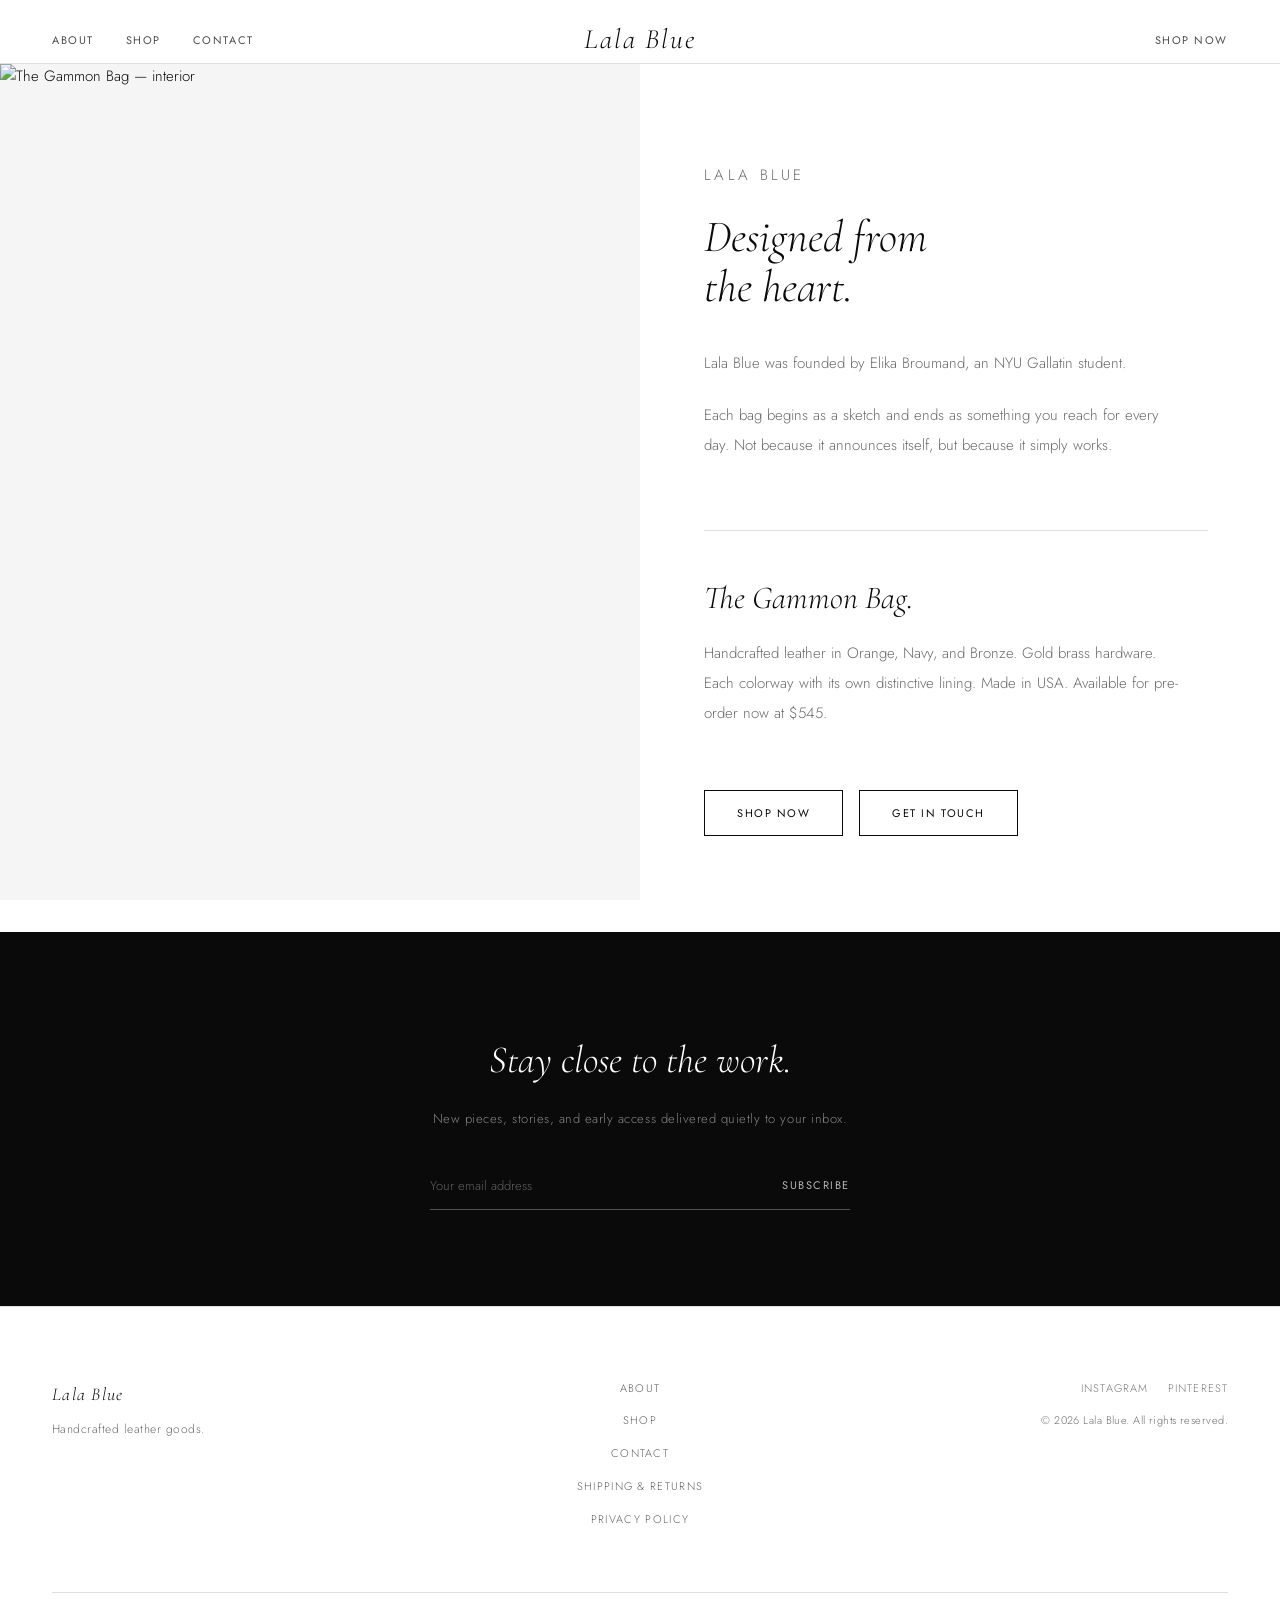
==== about.html @ c4236260 "modified both pages" ====
<!DOCTYPE html>
<html lang="en">
<head>
    <meta charset="UTF-8">
    <meta name="viewport" content="width=device-width, initial-scale=1.0">
    <title>About — Lala Blue</title>
    <meta name="description" content="About Lala Blue — handcrafted leather goods founded by Elika Broumand.">
    <link rel="stylesheet" href="css/base.css">
    <link rel="stylesheet" href="css/layout.css">
    <style>
        .logo-video-wrap { position:relative; width:80px; height:80px; display:flex; align-items:center; justify-content:center; }
        .logo-spin-video { position:absolute; inset:0; width:100%; height:100%; object-fit:contain; opacity:0; transition:opacity 0.4s ease; }
        .logo-wordmark { font-family:var(--serif); font-size:28px; font-weight:300; font-style:italic; letter-spacing:0.07em; color:var(--text); transition:opacity 0.4s ease; white-space:nowrap; position:absolute; }
        .logo:hover .logo-spin-video { opacity:1; }
        .logo:hover .logo-wordmark { opacity:0; }
        
        .about-layout {
            margin-top: var(--header-h);
            display: grid;
            grid-template-columns: 1fr 1fr;
            min-height: calc(100vh - var(--header-h));
        }
 
        .about-image-col {
            position: sticky;
            top: var(--header-h);
            height: calc(100vh - var(--header-h));
            overflow: hidden;
            background: var(--bg-alt);
        }
        .about-image-col img {
            width: 100%; height: 100%;
            object-fit: cover;
            object-position: center;
        }
 
        .about-text-col {
            padding: 96px 72px 96px 64px;
            display: flex;
            flex-direction: column;
            justify-content: center;
            overflow-y: auto;
        }
 
        .about-eyebrow {
            font-size: 10px; letter-spacing: 0.22em; text-transform: uppercase;
            color: var(--muted); margin-bottom: 24px;
        }
        .about-text-col h1 {
            font-family: var(--serif);
            font-size: clamp(32px, 3.5vw, 52px);
            font-weight: 300; font-style: italic;
            line-height: 1.12; margin-bottom: 36px;
        }
        .about-text-col p {
            font-size: 15px; color: var(--muted);
            line-height: 2; margin-bottom: 22px; max-width: 480px;
        }
        .about-divider {
            border: none; border-top: 1px solid var(--border);
            margin: 48px 0;
        }
        .about-text-col h2 {
            font-family: var(--serif);
            font-size: clamp(22px, 2.5vw, 36px);
            font-weight: 300; font-style: italic;
            line-height: 1.2; margin-bottom: 20px;
        }
        .about-cta { display:flex; gap:16px; margin-top:40px; flex-wrap:wrap; }
 
        @media (max-width: 900px) {
            .about-layout { grid-template-columns: 1fr; }
            .about-image-col { position:static; height:60vw; min-height:300px; }
            .about-text-col { padding: 56px 24px; }
            .logo-video-wrap { width:56px; height:56px; }
            .logo-wordmark { font-size:22px; }
        }
    </style>
</head>
<body>
 
<header class="site-header" id="site-header">
    <div class="header-inner">
        <nav class="nav-left">
            <ul>
                <li><a href="about.html">About</a></li>
                <li><a href="shop.html">Shop</a></li>
                <li><a href="contact.html">Contact</a></li>
            </ul>
        </nav>
        <div class="logo">
            <a href="index.html">
                <div class="logo-video-wrap">
                    <span class="logo-wordmark">Lala Blue</span>
                    <video class="logo-spin-video" muted loop playsinline poster="assets/images/logo-poster.png" preload="none">
                        <source src="assets/videos/logo-spin.webm" type="video/webm">
                        <source src="assets/videos/logo-spin.mp4" type="video/mp4">
                    </video>
                </div>
            </a>
        </div>
        <nav class="nav-right"><ul><li><a href="shop.html">Shop Now</a></li></ul></nav>
        <button class="hamburger" id="hamburger"><span></span><span></span><span></span></button>
    </div>
</header>
<nav class="mobile-nav" id="mobile-nav">
    <a href="about.html">About</a>
    <a href="shop.html">Shop</a>
    <a href="contact.html">Contact</a>
</nav>
 
<div class="about-layout">
    <div class="about-image-col fade-in">
        <img src="assets/images/orange/interior-open.jpg" alt="The Gammon Bag — interior">
    </div>
 
    <div class="about-text-col">
        <p class="about-eyebrow fade-up">Lala Blue</p>
        <h1 class="fade-up d1">Designed from<br>the heart.</h1>
 
        <p class="fade-up d2">Lala Blue was founded by Elika Broumand, an NYU Gallatin student. </p>
        <p class="fade-up d2">Each bag begins as a sketch and ends as something you reach for every day. Not because it announces itself, but because it simply works.</p>
 
        <hr class="about-divider fade-up d3">
 
        <h2 class="fade-up d3">The Gammon Bag.</h2>
        <p class="fade-up d3">Handcrafted leather in Orange, Navy, and Bronze. Gold brass hardware. Each colorway with its own distinctive lining. Made in USA. Available for pre-order now at $545.</p>
 
        <div class="about-cta fade-up d4">
            <a href="shop.html" class="btn btn-dark">Shop Now</a>
            <a href="contact.html" class="btn btn-dark">Get in Touch</a>
        </div>
    </div>
 
</div>
 
<section class="newsletter">
    <div class="newsletter-inner fade-up">
        <h3>Stay close to the work.</h3>
        <p>New pieces, stories, and early access delivered quietly to your inbox.</p>
        <form action="https://formspree.io/f/mreoqvzo" method="POST" target="_blank" style="display:contents">
            <div class="newsletter-form">
                <input type="email" name="email" placeholder="Your email address" required>
                <button type="submit">Subscribe</button>
            </div>
        </form>
    </div>
</section>
 
<footer class="site-footer">
    <div class="footer-inner">
        <div class="footer-brand">
            <span class="logo-text">Lala Blue</span>
            <p class="footer-tagline">Handcrafted leather goods.</p>
        </div>
        <nav class="footer-nav">
            <a href="about.html">About</a>
            <a href="shop.html">Shop</a>
            <a href="contact.html">Contact</a>
            <a href="shipping-returns.html">Shipping &amp; Returns</a>
            <a href="shipping-returns.html#privacy">Privacy Policy</a>
        </nav>
        <div class="footer-right">
            <div class="footer-social">
                <a href="https://www.instagram.com/lalablueofficial/" target="_blank" rel="noopener">Instagram</a>
                <a href="https://www.pinterest.com/lalablueofficial/" target="_blank" rel="noopener">Pinterest</a>
            </div>
            <p class="footer-copy">© 2026 Lala Blue. All rights reserved.</p>
        </div>
        <hr class="footer-divider">
    </div>
</footer>
 
<script src="js/main.js"></script>
</body>
</html>
---- css/base.css ----
@import url('https://fonts.googleapis.com/css2?family=Cormorant+Garamond:ital,wght@0,300;0,400;1,300;1,400&family=Jost:wght@300;400;500&display=swap');
 
:root {
    --bg:          #ffffff;
    --bg-alt:      #f5f5f5;
    --bg-dark:     #0a0a0a;
    --text:        #0a0a0a;
    --text-inv:    #ffffff;
    --muted:       #6b6b6b;
    --border:      #e0e0e0;
    --border-dark: #222222;
    --accent:      #0a0a0a;
    --saffron:     #0a0a0a;
 
    --max-width: 1360px;
    --header-h:  64px;
 
    --sans:  'Jost', sans-serif;
    --serif: 'Cormorant Garamond', serif;
 
    --nav-size:   11px;
    --body-size:  15px;
    --title-size: clamp(40px, 5.5vw, 74px);
 
    --spacing-xl: 140px;
    --spacing-lg: 96px;
    --spacing-md: 56px;
    --spacing-sm: 32px;
 
    --ease: cubic-bezier(0.25, 0.46, 0.45, 0.94);
}
 
*, *::before, *::after { margin: 0; padding: 0; box-sizing: border-box; }
html { font-size: 16px; -webkit-font-smoothing: antialiased; scroll-behavior: smooth; }
 
body {
    font-family: var(--sans);
    font-weight: 300;
    background: var(--bg);
    color: var(--text);
    font-size: var(--body-size);
    line-height: 1.7;
}
 
img { width: 100%; height: 100%; display: block; object-fit: cover; }
a { text-decoration: none; color: inherit; }
ul { list-style: none; }
button, input, textarea, select { font-family: inherit; font-size: inherit; }
 
@keyframes fadeUp {
    from { opacity: 0; transform: translateY(22px); }
    to   { opacity: 1; transform: translateY(0); }
}
@keyframes fadeIn {
    from { opacity: 0; }
    to   { opacity: 1; }
}
 
.fade-up { animation: fadeUp 0.9s var(--ease) both; }
.fade-in { animation: fadeIn 1.2s var(--ease) both; }
.d1 { animation-delay: 0.08s; }
.d2 { animation-delay: 0.22s; }
.d3 { animation-delay: 0.38s; }
.d4 { animation-delay: 0.56s; }
.d5 { animation-delay: 0.72s; }
---- css/layout.css ----
.site-header {
    position: fixed; top: 0; left: 0; right: 0; z-index: 200;
    height: var(--header-h); padding: 0 52px;
    background: var(--bg); border-bottom: 1px solid var(--border);
    transition: box-shadow 0.4s var(--ease);
}
.site-header.scrolled { box-shadow: 0 1px 20px rgba(0,0,0,0.06); }
 
.header-inner {
    max-width: var(--max-width); height: 100%; margin: 0 auto;
    display: grid; grid-template-columns: 1fr auto 1fr; align-items: center;
}
 
.nav-left ul, .nav-right ul { display: flex; align-items: center; gap: 32px; }
.nav-right ul { justify-content: flex-end; }
 
.nav-left a, .nav-right a {
    font-size: var(--nav-size); font-weight: 400; letter-spacing: 0.14em;
    text-transform: uppercase; color: var(--text); opacity: 0.72; transition: opacity 0.2s;
}
.nav-left a:hover, .nav-right a:hover { opacity: 0.32; }
 
.logo { text-align: center; }
.logo-text {
    font-family: var(--serif); font-size: 22px; font-weight: 300;
    font-style: italic; letter-spacing: 0.07em; color: var(--text);
}
 
.hamburger {
    display: none; flex-direction: column; gap: 5px;
    background: none; border: none; cursor: pointer; padding: 6px;
}
.hamburger span { display: block; width: 22px; height: 1px; background: var(--text); transition: all 0.3s; }
.hamburger.open span:nth-child(1) { transform: translateY(6px) rotate(45deg); }
.hamburger.open span:nth-child(2) { opacity: 0; }
.hamburger.open span:nth-child(3) { transform: translateY(-6px) rotate(-45deg); }
 
.mobile-nav {
    display: none; position: fixed; inset: var(--header-h) 0 0 0;
    background: var(--bg); z-index: 190; flex-direction: column;
    align-items: center; justify-content: center; gap: 36px;
    border-top: 1px solid var(--border);
}
.mobile-nav.open { display: flex; }
.mobile-nav a { font-family: var(--serif); font-size: 32px; font-style: italic; font-weight: 300; letter-spacing: 0.04em; }
 
 
/* HERO */
.hero {
    position: relative; width: 100%; height: 100vh; min-height: 600px;
    margin-top: var(--header-h); overflow: hidden; background: var(--bg-alt);
}
.hero-image { position: absolute; inset: 0; }
.hero-image img { width: 100%; height: 100%; object-fit: cover; object-position: center top; }
 
.hero-content { position: absolute; bottom: 80px; left: 64px; color: var(--text); max-width: 520px; }
.hero-label {
    display: inline-block; font-size: 10px; letter-spacing: 0.22em; text-transform: uppercase;
    background: var(--text); color: var(--text-inv); padding: 4px 12px; margin-bottom: 20px;
}
.hero-content h1 {
    font-family: var(--serif); font-size: var(--title-size); font-weight: 300; font-style: italic;
    line-height: 1.08; margin-bottom: 28px; letter-spacing: 0.01em; color: var(--text);
}
.hero-content p {
    font-size: 13px; letter-spacing: 0.05em; opacity: 0.65;
    margin-bottom: 36px; color: var(--text); max-width: 340px;
}
.btn {
    display: inline-block; padding: 13px 32px; border: 1px solid var(--text);
    font-size: 11px; font-weight: 400; text-transform: uppercase; letter-spacing: 0.14em;
    color: var(--text); transition: background 0.28s var(--ease), color 0.28s var(--ease);
}
.btn:hover { background: var(--text); color: var(--text-inv); }
.btn-dark { border-color: var(--text); color: var(--text); background: transparent; }
.btn-dark:hover { background: var(--text); color: var(--text-inv); }
 
.hero-scroll {
    position: absolute; bottom: 36px; right: 52px;
    display: flex; align-items: center; gap: 12px;
    font-size: 10px; letter-spacing: 0.18em; text-transform: uppercase;
    color: var(--text); opacity: 0.4;
}
.hero-scroll::before { content: ''; display: block; width: 40px; height: 1px; background: currentColor; }
 
 
/* PRODUCT SPOTLIGHT */
.product-spotlight { padding: var(--spacing-xl) 52px; }
.spotlight-inner {
    max-width: var(--max-width); margin: 0 auto;
    display: grid; grid-template-columns: 1fr 1fr; gap: 80px; align-items: start;
}
 
.spotlight-gallery { display: grid; grid-template-columns: 1fr 1fr; gap: 12px; }
.gallery-main { grid-column: 1 / -1; aspect-ratio: 4/3; overflow: hidden; background: var(--bg-alt); }
.gallery-thumb {
    aspect-ratio: 1/1; overflow: hidden; background: var(--bg-alt);
    cursor: pointer; position: relative;
}
.gallery-thumb::after { content: ''; position: absolute; inset: 0; background: rgba(0,0,0,0); transition: background 0.3s; }
.gallery-thumb:hover::after { background: rgba(0,0,0,0.05); }
.gallery-thumb img, .gallery-main img { transition: transform 0.6s var(--ease); }
.gallery-thumb:hover img { transform: scale(1.04); }
 
.spotlight-info { position: sticky; top: calc(var(--header-h) + 48px); padding-top: 16px; }
.product-eyebrow { font-size: 10px; letter-spacing: 0.22em; text-transform: uppercase; color: var(--muted); margin-bottom: 16px; font-weight: 400; }
.product-title { font-family: var(--serif); font-size: clamp(32px, 3.5vw, 52px); font-weight: 300; font-style: italic; line-height: 1.1; margin-bottom: 12px; }
.product-price-display { font-size: 18px; font-weight: 300; letter-spacing: 0.04em; color: var(--text); margin-bottom: 32px; }
.product-desc { font-size: 14px; color: var(--muted); line-height: 1.85; margin-bottom: 40px; max-width: 420px; }
 
.details-section { margin-bottom: 40px; }
.detail-row { display: flex; justify-content: space-between; align-items: center; padding: 14px 0; border-top: 1px solid var(--border); cursor: pointer; }
.detail-row:last-child { border-bottom: 1px solid var(--border); }
.detail-label { font-size: 11px; letter-spacing: 0.12em; text-transform: uppercase; font-weight: 400; }
.detail-toggle { font-size: 18px; color: var(--muted); user-select: none; }
.detail-body { max-height: 0; overflow: hidden; transition: max-height 0.4s var(--ease), padding 0.3s; }
.detail-body.open { max-height: 600px; padding-bottom: 16px; }
.detail-body p, .detail-body li { font-size: 13px; color: var(--muted); line-height: 1.9; }
.detail-body ul { padding-left: 16px; list-style: disc; }
 
.add-to-cart {
    width: 100%; padding: 16px; background: var(--text); color: var(--text-inv);
    border: none; font-size: 11px; font-weight: 400; letter-spacing: 0.2em;
    text-transform: uppercase; cursor: pointer; transition: background 0.28s var(--ease); margin-bottom: 14px;
}
.add-to-cart:hover { background: #444; }
 
.inquiry-link {
    display: block; text-align: center; font-size: 11px; letter-spacing: 0.12em;
    text-transform: uppercase; color: var(--muted); text-decoration: underline;
    text-underline-offset: 3px; transition: color 0.2s; margin-top: 20px;
}
.inquiry-link:hover { color: var(--text); }
 
 
/* DETAIL STRIP */
.detail-strip { background: var(--bg-dark); padding: var(--spacing-md) 52px; overflow: hidden; }
.strip-inner { max-width: var(--max-width); margin: 0 auto; display: grid; grid-template-columns: repeat(3, 1fr); gap: 2px; }
.strip-item { aspect-ratio: 4/5; overflow: hidden; background: #111; position: relative; }
.strip-item img { transition: transform 0.7s var(--ease); }
.strip-item:hover img { transform: scale(1.05); }
.strip-caption { position: absolute; bottom: 24px; left: 24px; color: var(--text-inv); font-size: 11px; letter-spacing: 0.16em; text-transform: uppercase; opacity: 0.7; }
 
 
/* BRAND STORY */
.brand-story {
    padding: var(--spacing-xl) 52px; display: grid; grid-template-columns: 1fr 1fr;
    gap: 100px; align-items: center; max-width: var(--max-width); margin: 0 auto;
}
.story-eyebrow { font-size: 10px; letter-spacing: 0.22em; text-transform: uppercase; color: var(--muted); margin-bottom: 20px; }
.story-headline { font-family: var(--serif); font-size: clamp(28px, 3vw, 44px); font-weight: 300; font-style: italic; line-height: 1.2; margin-bottom: 24px; }
.story-body { font-size: 14px; color: var(--muted); line-height: 1.95; margin-bottom: 36px; }
.story-image { aspect-ratio: 3/4; overflow: hidden; background: var(--bg-alt); }
 
 
/* NEWSLETTER */
.newsletter { background: var(--bg-dark); padding: var(--spacing-lg) 52px; text-align: center; }
.newsletter-inner { max-width: 560px; margin: 0 auto; }
.newsletter h3 { font-family: var(--serif); font-size: clamp(26px, 3vw, 40px); font-weight: 300; font-style: italic; color: var(--text-inv); margin-bottom: 14px; }
.newsletter p { font-size: 13px; color: rgba(255,255,255,0.5); letter-spacing: 0.04em; margin-bottom: 40px; }
.newsletter-form { display: flex; border-bottom: 1px solid rgba(255,255,255,0.3); padding-bottom: 8px; max-width: 420px; margin: 0 auto; }
.newsletter-form input { flex: 1; border: none; outline: none; background: transparent; font-size: 13px; font-weight: 300; padding: 6px 0; color: var(--text-inv); }
.newsletter-form input::placeholder { color: rgba(255,255,255,0.35); }
.newsletter-form button { border: none; background: none; color: var(--text-inv); font-size: 11px; letter-spacing: 0.14em; text-transform: uppercase; cursor: pointer; padding-left: 20px; opacity: 0.7; transition: opacity 0.2s; white-space: nowrap; }
.newsletter-form button:hover { opacity: 1; }
 
 
/* FOOTER */
.site-footer { padding: 72px 52px 48px; border-top: 1px solid var(--border); }
.footer-inner { max-width: var(--max-width); margin: 0 auto; display: grid; grid-template-columns: 1fr 1fr 1fr; align-items: start; gap: 48px; }
.footer-brand { min-width: 0; }
.footer-brand .logo-text { font-size: 18px; }
.footer-tagline { font-size: 12px; color: var(--muted); margin-top: 10px; letter-spacing: 0.04em; }
.footer-nav { display: flex; flex-direction: column; align-items: center; gap: 14px; }
.footer-nav a { font-size: 11px; text-transform: uppercase; letter-spacing: 0.12em; opacity: 0.65; transition: opacity 0.2s; white-space: nowrap; }
.footer-nav a:hover { opacity: 1; }
.footer-right { display: flex; flex-direction: column; align-items: flex-end; gap: 14px; }
.footer-social { display: flex; gap: 20px; }
.footer-social a { font-size: 11px; letter-spacing: 0.1em; text-transform: uppercase; opacity: 0.55; transition: opacity 0.2s; }
.footer-social a:hover { opacity: 1; }
.footer-copy { font-size: 11px; color: var(--muted); letter-spacing: 0.04em; }
.footer-divider { grid-column: 1 / -1; border: none; border-top: 1px solid var(--border); margin-top: 16px; }
 
 
/* RESPONSIVE */
@media (max-width: 1100px) {
    .spotlight-inner { grid-template-columns: 1fr; gap: 48px; }
    .spotlight-info { position: static; }
    .brand-story { grid-template-columns: 1fr; gap: 48px; }
    .footer-inner { grid-template-columns: 1fr 1fr; grid-template-rows: auto auto; gap: 32px; }
    .footer-brand { grid-column: 1; grid-row: 1; }
    .footer-right  { grid-column: 2; grid-row: 1; align-items: flex-end; }
    .footer-nav    { grid-column: 1 / -1; grid-row: 2; flex-direction: row; flex-wrap: wrap; align-items: flex-start; gap: 14px 28px; }
    .footer-divider { grid-column: 1 / -1; grid-row: 3; }
}
 
@media (max-width: 768px) {
    .site-header { padding: 0 24px; }
    .nav-left { display: none; }
    .hamburger { display: flex; }
    .header-inner { grid-template-columns: auto 1fr auto; }
    .logo { justify-self: center; }
    .nav-right ul { gap: 18px; }
    .hero-content { left: 28px; bottom: 60px; }
    .hero-scroll { display: none; }
    .product-spotlight, .brand-story, .newsletter, .site-footer { padding-left: 24px; padding-right: 24px; }
    .strip-inner { grid-template-columns: 1fr; }
    .strip-item { aspect-ratio: 16/9; }
    .footer-inner { grid-template-columns: 1fr; text-align: center; }
    .footer-right { align-items: center; }
    .footer-nav { flex-direction: row; flex-wrap: wrap; justify-content: center; }
}
 
@media (max-width: 500px) {
    .spotlight-gallery { grid-template-columns: 1fr; }
    .gallery-main { aspect-ratio: 1/1; }
}
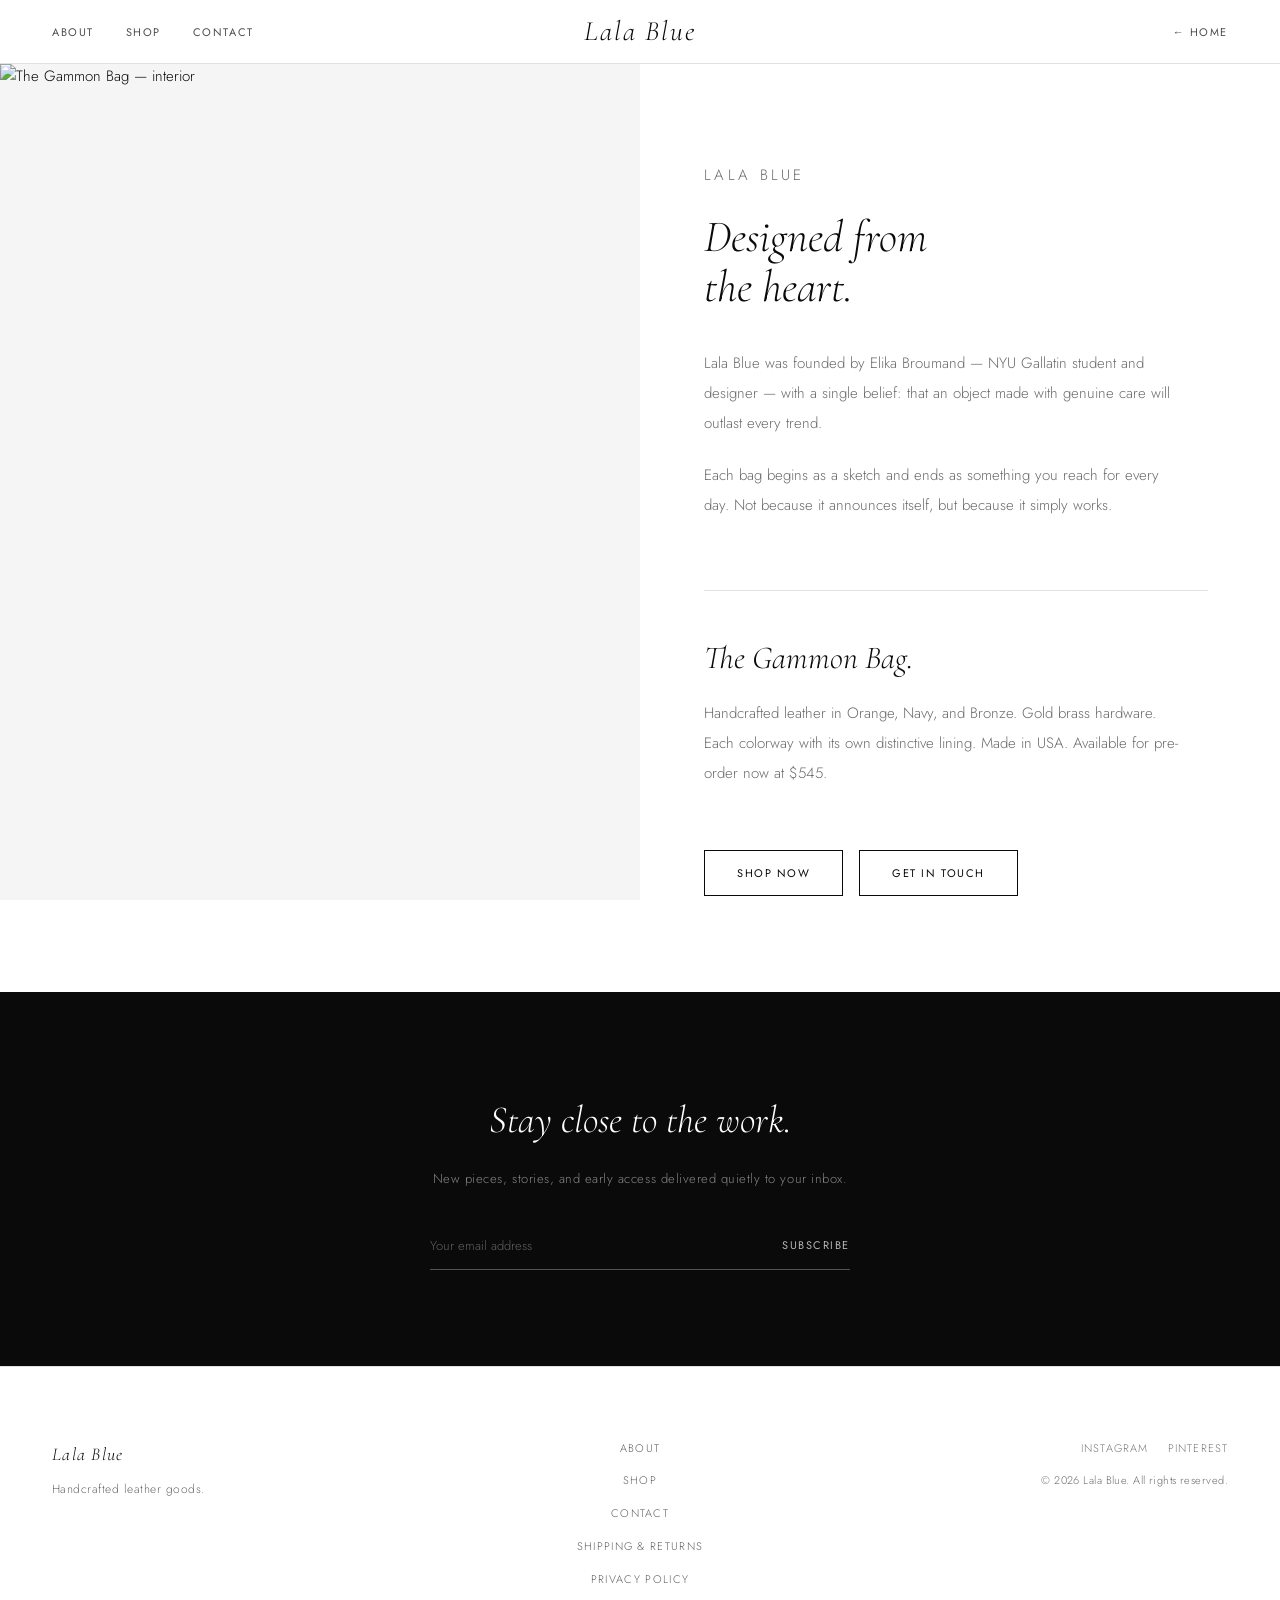
==== commit 715857b9: "last set of changes" ====
--- a/about.html
+++ b/about.html
@@ -8,80 +8,35 @@
     <link rel="stylesheet" href="css/base.css">
     <link rel="stylesheet" href="css/layout.css">
     <style>
-        .logo-video-wrap { position:relative; width:80px; height:80px; display:flex; align-items:center; justify-content:center; }
-        .logo-spin-video { position:absolute; inset:0; width:100%; height:100%; object-fit:contain; opacity:0; transition:opacity 0.4s ease; }
+        .logo-video-wrap { position:relative; width:140px; height:40px; display:flex; align-items:center; justify-content:center; }
+        .logo-spin-video { position:absolute; inset:0; width:100%; height:100%; object-fit:contain; opacity:0; transition:opacity 0.4s ease; width:40px; height:40px; margin:auto; }
         .logo-wordmark { font-family:var(--serif); font-size:28px; font-weight:300; font-style:italic; letter-spacing:0.07em; color:var(--text); transition:opacity 0.4s ease; white-space:nowrap; position:absolute; }
         .logo:hover .logo-spin-video { opacity:1; }
         .logo:hover .logo-wordmark { opacity:0; }
-        
-        .about-layout {
-            margin-top: var(--header-h);
-            display: grid;
-            grid-template-columns: 1fr 1fr;
-            min-height: calc(100vh - var(--header-h));
-        }
- 
-        .about-image-col {
-            position: sticky;
-            top: var(--header-h);
-            height: calc(100vh - var(--header-h));
-            overflow: hidden;
-            background: var(--bg-alt);
-        }
-        .about-image-col img {
-            width: 100%; height: 100%;
-            object-fit: cover;
-            object-position: center;
-        }
- 
-        .about-text-col {
-            padding: 96px 72px 96px 64px;
-            display: flex;
-            flex-direction: column;
-            justify-content: center;
-            overflow-y: auto;
-        }
- 
-        .about-eyebrow {
-            font-size: 10px; letter-spacing: 0.22em; text-transform: uppercase;
-            color: var(--muted); margin-bottom: 24px;
-        }
-        .about-text-col h1 {
-            font-family: var(--serif);
-            font-size: clamp(32px, 3.5vw, 52px);
-            font-weight: 300; font-style: italic;
-            line-height: 1.12; margin-bottom: 36px;
-        }
-        .about-text-col p {
-            font-size: 15px; color: var(--muted);
-            line-height: 2; margin-bottom: 22px; max-width: 480px;
-        }
-        .about-divider {
-            border: none; border-top: 1px solid var(--border);
-            margin: 48px 0;
-        }
-        .about-text-col h2 {
-            font-family: var(--serif);
-            font-size: clamp(22px, 2.5vw, 36px);
-            font-weight: 300; font-style: italic;
-            line-height: 1.2; margin-bottom: 20px;
-        }
+        @media (max-width:900px) { .logo-video-wrap { width:120px; height:36px; } .logo-wordmark { font-size:22px; } }
+
+        .about-layout { margin-top:var(--header-h); display:grid; grid-template-columns:1fr 1fr; min-height:calc(100vh - var(--header-h)); }
+        .about-image-col { position:sticky; top:var(--header-h); height:calc(100vh - var(--header-h)); overflow:hidden; background:var(--bg-alt); }
+        .about-image-col img { width:100%; height:100%; object-fit:cover; object-position:center; }
+        .about-text-col { padding:96px 72px 96px 64px; display:flex; flex-direction:column; justify-content:center; overflow-y:auto; }
+        .about-eyebrow { font-size:10px; letter-spacing:0.22em; text-transform:uppercase; color:var(--muted); margin-bottom:24px; }
+        .about-text-col h1 { font-family:var(--serif); font-size:clamp(32px,3.5vw,52px); font-weight:300; font-style:italic; line-height:1.12; margin-bottom:36px; }
+        .about-text-col p { font-size:15px; color:var(--muted); line-height:2; margin-bottom:22px; max-width:480px; }
+        .about-divider { border:none; border-top:1px solid var(--border); margin:48px 0; }
+        .about-text-col h2 { font-family:var(--serif); font-size:clamp(22px,2.5vw,36px); font-weight:300; font-style:italic; line-height:1.2; margin-bottom:20px; }
         .about-cta { display:flex; gap:16px; margin-top:40px; flex-wrap:wrap; }
- 
-        @media (max-width: 900px) {
-            .about-layout { grid-template-columns: 1fr; }
+        @media (max-width:900px) {
+            .about-layout { grid-template-columns:1fr; }
             .about-image-col { position:static; height:60vw; min-height:300px; }
-            .about-text-col { padding: 56px 24px; }
-            .logo-video-wrap { width:56px; height:56px; }
-            .logo-wordmark { font-size:22px; }
+            .about-text-col { padding:56px 24px; }
         }
     </style>
 </head>
 <body>
- 
+
 <header class="site-header" id="site-header">
     <div class="header-inner">
-        <nav class="nav-left">
+                <nav class="nav-left">
             <ul>
                 <li><a href="about.html">About</a></li>
                 <li><a href="shop.html">Shop</a></li>
@@ -99,7 +54,9 @@
                 </div>
             </a>
         </div>
-        <nav class="nav-right"><ul><li><a href="shop.html">Shop Now</a></li></ul></nav>
+                <nav class="nav-right">
+            <ul><li><a href="index.html">← Home</a></li></ul>
+        </nav>
         <button class="hamburger" id="hamburger"><span></span><span></span><span></span></button>
     </div>
 </header>
@@ -108,32 +65,26 @@
     <a href="shop.html">Shop</a>
     <a href="contact.html">Contact</a>
 </nav>
- 
+
 <div class="about-layout">
     <div class="about-image-col fade-in">
         <img src="assets/images/orange/interior-open.jpg" alt="The Gammon Bag — interior">
     </div>
- 
     <div class="about-text-col">
         <p class="about-eyebrow fade-up">Lala Blue</p>
         <h1 class="fade-up d1">Designed from<br>the heart.</h1>
- 
-        <p class="fade-up d2">Lala Blue was founded by Elika Broumand, an NYU Gallatin student. </p>
+        <p class="fade-up d2">Lala Blue was founded by Elika Broumand — NYU Gallatin student and designer — with a single belief: that an object made with genuine care will outlast every trend.</p>
         <p class="fade-up d2">Each bag begins as a sketch and ends as something you reach for every day. Not because it announces itself, but because it simply works.</p>
- 
         <hr class="about-divider fade-up d3">
- 
         <h2 class="fade-up d3">The Gammon Bag.</h2>
         <p class="fade-up d3">Handcrafted leather in Orange, Navy, and Bronze. Gold brass hardware. Each colorway with its own distinctive lining. Made in USA. Available for pre-order now at $545.</p>
- 
         <div class="about-cta fade-up d4">
             <a href="shop.html" class="btn btn-dark">Shop Now</a>
             <a href="contact.html" class="btn btn-dark">Get in Touch</a>
         </div>
     </div>
- 
 </div>
- 
+
 <section class="newsletter">
     <div class="newsletter-inner fade-up">
         <h3>Stay close to the work.</h3>
@@ -146,7 +97,7 @@
         </form>
     </div>
 </section>
- 
+
 <footer class="site-footer">
     <div class="footer-inner">
         <div class="footer-brand">
@@ -170,7 +121,7 @@
         <hr class="footer-divider">
     </div>
 </footer>
- 
+
 <script src="js/main.js"></script>
 </body>
 </html>
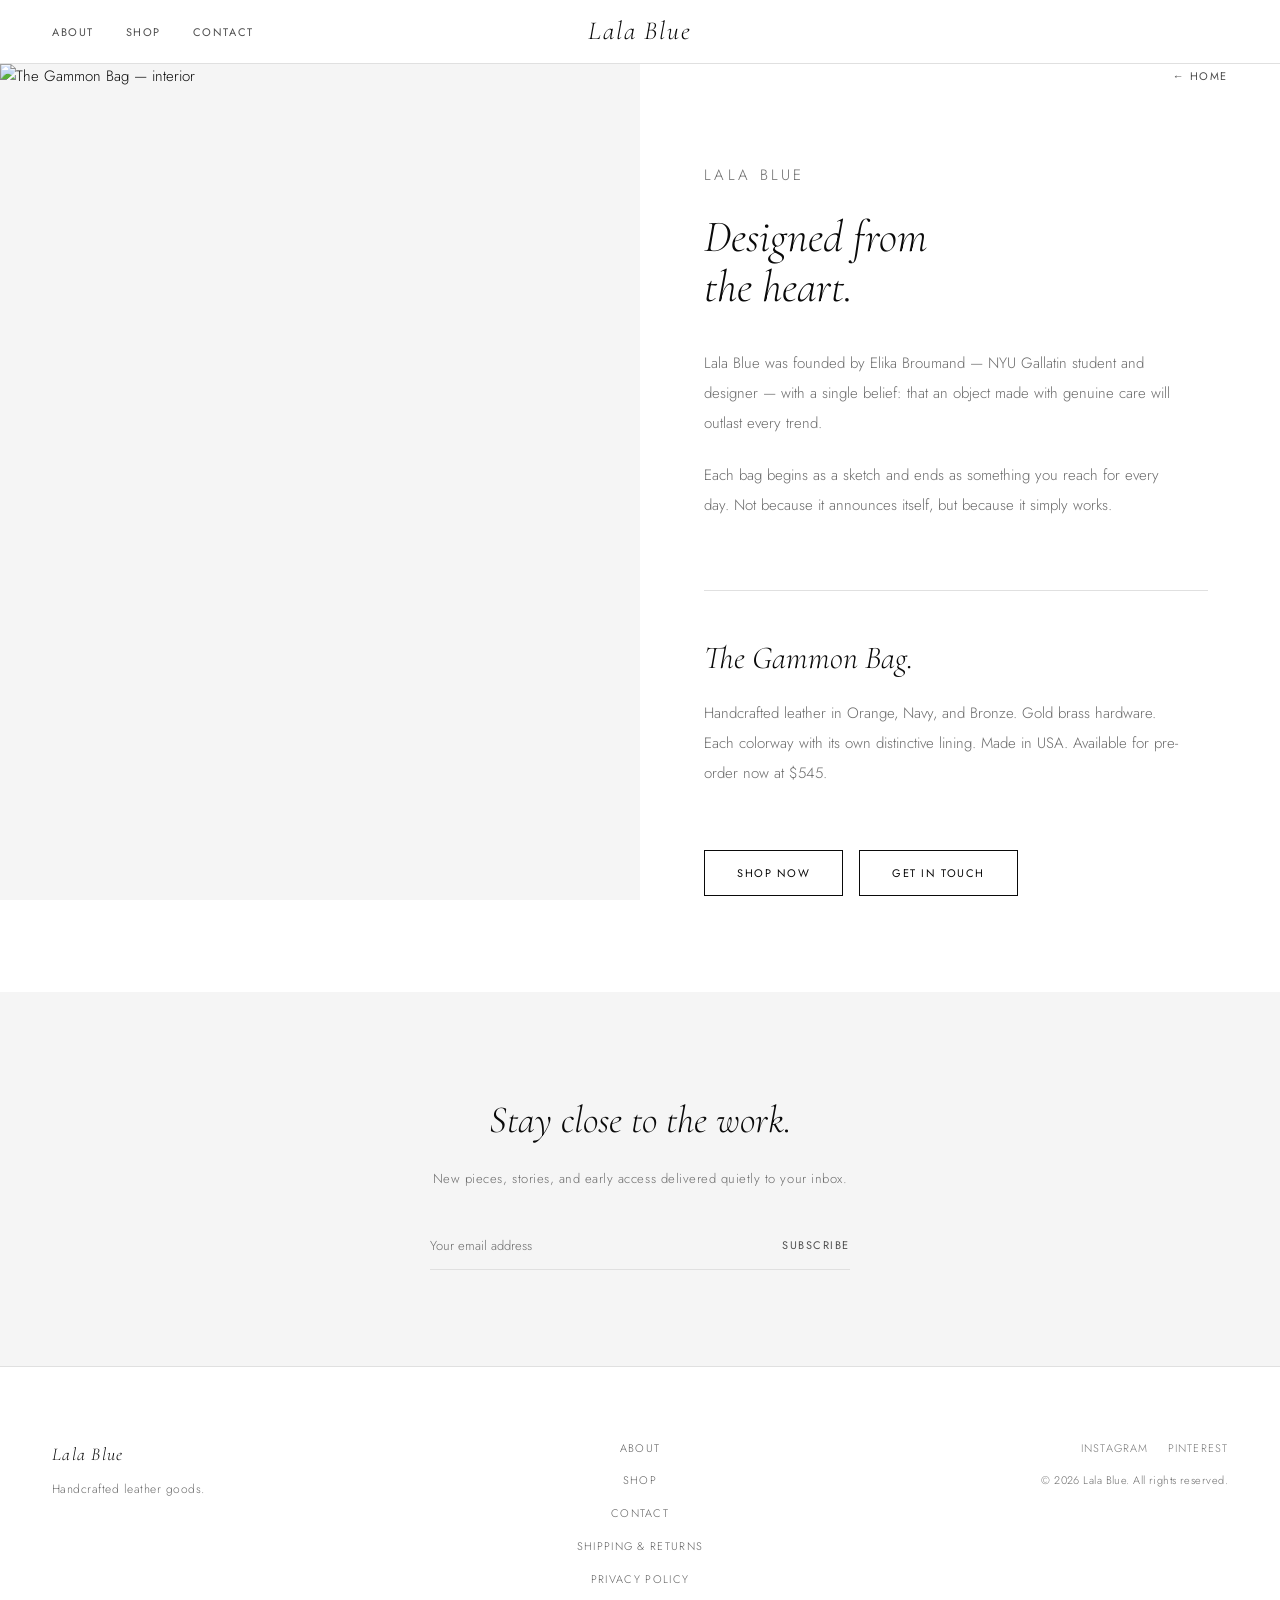
==== commit 05708cb8: "latest/updated files" ====
--- a/about.html
+++ b/about.html
@@ -8,11 +8,10 @@
     <link rel="stylesheet" href="css/base.css">
     <link rel="stylesheet" href="css/layout.css">
     <style>
-        .logo-video-wrap { position:relative; width:140px; height:40px; display:flex; align-items:center; justify-content:center; }
-        .logo-spin-video { position:absolute; inset:0; width:100%; height:100%; object-fit:contain; opacity:0; transition:opacity 0.4s ease; width:40px; height:40px; margin:auto; }
-        .logo-wordmark { font-family:var(--serif); font-size:28px; font-weight:300; font-style:italic; letter-spacing:0.07em; color:var(--text); transition:opacity 0.4s ease; white-space:nowrap; position:absolute; }
-        .logo:hover .logo-spin-video { opacity:1; }
-        .logo:hover .logo-wordmark { opacity:0; }
+        .logo-text {
+            font-family: var(--serif); font-size: 26px; font-weight: 300;
+            font-style: italic; letter-spacing: 0.07em; color: var(--text);
+        }
         @media (max-width:900px) { .logo-video-wrap { width:120px; height:36px; } .logo-wordmark { font-size:22px; } }
 
         .about-layout { margin-top:var(--header-h); display:grid; grid-template-columns:1fr 1fr; min-height:calc(100vh - var(--header-h)); }
@@ -30,7 +29,14 @@
             .about-image-col { position:static; height:60vw; min-height:300px; }
             .about-text-col { padding:56px 24px; }
         }
-    </style>
+        .newsletter { background: var(--bg-alt) !important; }
+        .newsletter h3 { color: var(--text) !important; }
+        .newsletter p { color: var(--muted) !important; }
+        .newsletter-form input { color: var(--text) !important; }
+        .newsletter-form input::placeholder { color: var(--muted) !important; }
+        .newsletter-form button { color: var(--text) !important; }
+        .newsletter-form { border-bottom-color: var(--border) !important; }
+        </style>
 </head>
 <body>
 
@@ -43,15 +49,11 @@
                 <li><a href="contact.html">Contact</a></li>
             </ul>
         </nav>
-        <div class="logo">
-            <a href="index.html">
-                <div class="logo-video-wrap">
-                    <span class="logo-wordmark">Lala Blue</span>
-                    <video class="logo-spin-video" muted loop playsinline poster="assets/images/logo-poster.png" preload="none">
-                        <source src="assets/videos/logo-spin.webm" type="video/webm">
-                        <source src="assets/videos/logo-spin.mp4" type="video/mp4">
-                    </video>
-                </div>
+                <div class="logo">
+            <a href="index.html" aria-label="Lala Blue">
+                <span class="logo-text">Lala Blue</span>
+            </a>
+        </div>
             </a>
         </div>
                 <nav class="nav-right">
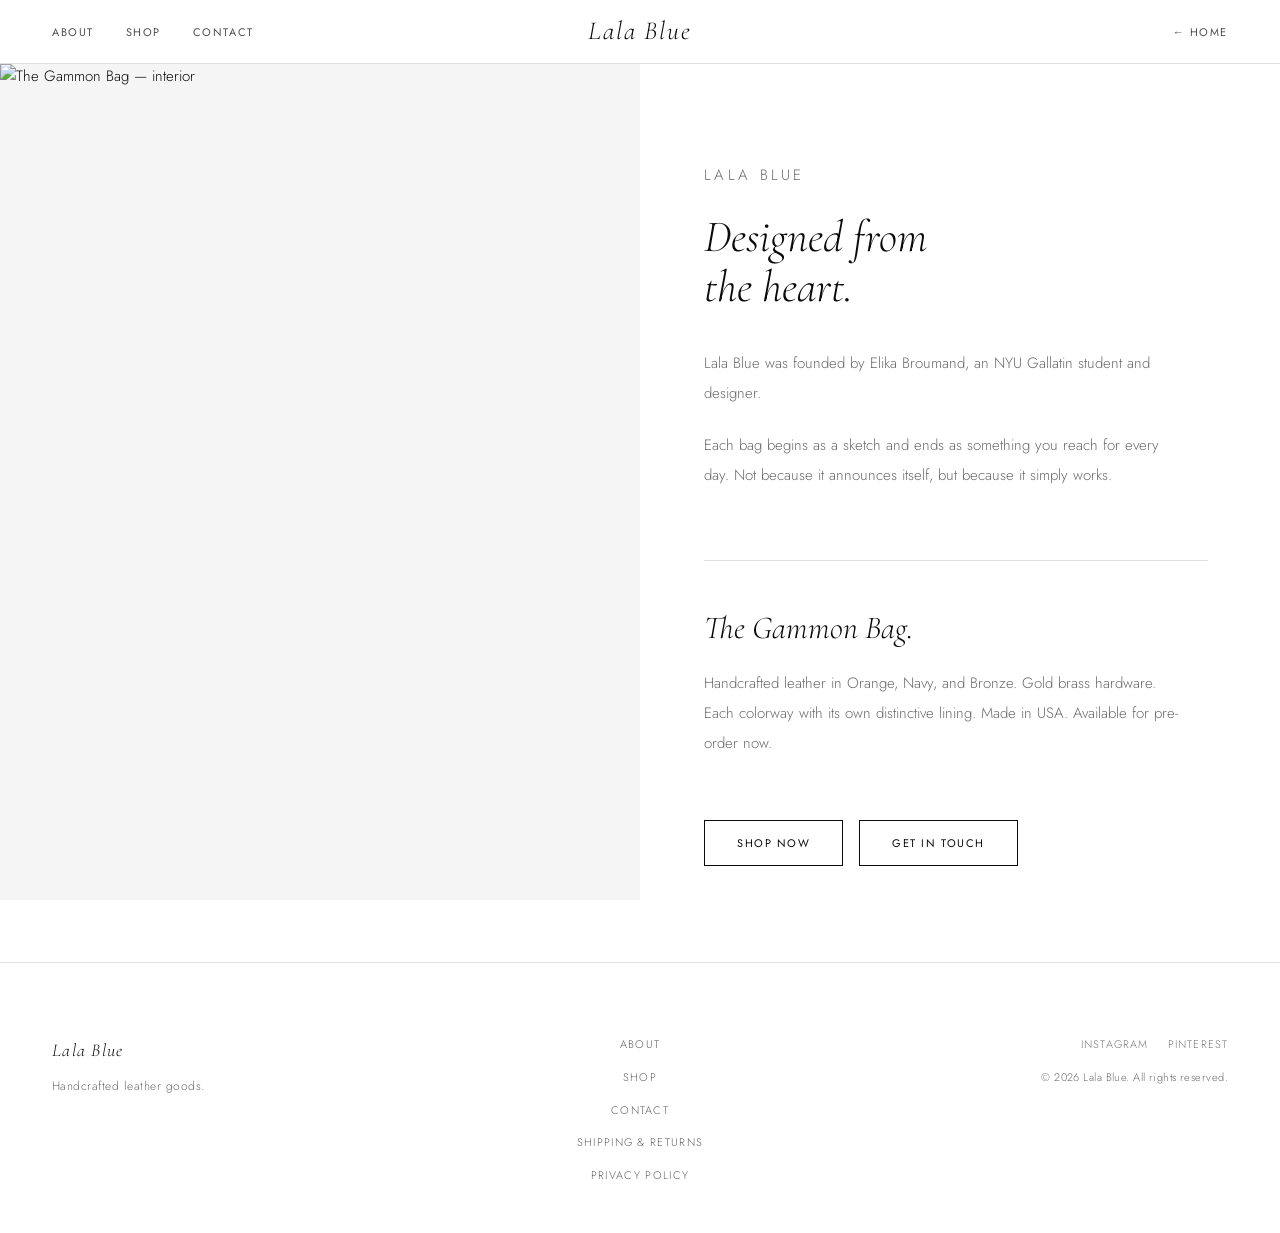
==== commit 783b479b: "changed the bag pages" ====
--- a/about.html
+++ b/about.html
@@ -4,64 +4,147 @@
     <meta charset="UTF-8">
     <meta name="viewport" content="width=device-width, initial-scale=1.0">
     <title>About — Lala Blue</title>
-    <meta name="description" content="About Lala Blue — handcrafted leather goods founded by Elika Broumand.">
+    <meta name="description" content="About Lala Blue — handcrafted leather goods brand founded by Elika Broumand.">
     <link rel="stylesheet" href="css/base.css">
     <link rel="stylesheet" href="css/layout.css">
     <style>
+        .logo a {
+            position: relative;
+            display: inline-flex;
+            align-items: center;
+            justify-content: center;
+            height: 44px;
+        }
         .logo-text {
-            font-family: var(--serif); font-size: 26px; font-weight: 300;
-            font-style: italic; letter-spacing: 0.07em; color: var(--text);
+            font-family: var(--serif);
+            font-size: 26px;
+            font-weight: 300;
+            font-style: italic;
+            letter-spacing: 0.07em;
+            color: var(--text);
+            transition: opacity 0.35s ease;
+            white-space: nowrap;
         }
-        @media (max-width:900px) { .logo-video-wrap { width:120px; height:36px; } .logo-wordmark { font-size:22px; } }
+        .logo-hover-img {
+            position: absolute;
+            top: 50%;
+            left: 50%;
+            transform: translate(-50%, -50%);
+            height: 72px;
+            width: auto;
+            object-fit: contain;
+            opacity: 0;
+            transition: opacity 0.35s ease;
+            pointer-events: none;
+        }
+        .logo a:hover .logo-text      { opacity: 0; }
+        .logo a:hover .logo-hover-img { opacity: 1; }
 
-        .about-layout { margin-top:var(--header-h); display:grid; grid-template-columns:1fr 1fr; min-height:calc(100vh - var(--header-h)); }
-        .about-image-col { position:sticky; top:var(--header-h); height:calc(100vh - var(--header-h)); overflow:hidden; background:var(--bg-alt); }
-        .about-image-col img { width:100%; height:100%; object-fit:cover; object-position:center; }
-        .about-text-col { padding:96px 72px 96px 64px; display:flex; flex-direction:column; justify-content:center; overflow-y:auto; }
-        .about-eyebrow { font-size:10px; letter-spacing:0.22em; text-transform:uppercase; color:var(--muted); margin-bottom:24px; }
-        .about-text-col h1 { font-family:var(--serif); font-size:clamp(32px,3.5vw,52px); font-weight:300; font-style:italic; line-height:1.12; margin-bottom:36px; }
-        .about-text-col p { font-size:15px; color:var(--muted); line-height:2; margin-bottom:22px; max-width:480px; }
-        .about-divider { border:none; border-top:1px solid var(--border); margin:48px 0; }
-        .about-text-col h2 { font-family:var(--serif); font-size:clamp(22px,2.5vw,36px); font-weight:300; font-style:italic; line-height:1.2; margin-bottom:20px; }
-        .about-cta { display:flex; gap:16px; margin-top:40px; flex-wrap:wrap; }
-        @media (max-width:900px) {
-            .about-layout { grid-template-columns:1fr; }
-            .about-image-col { position:static; height:60vw; min-height:300px; }
-            .about-text-col { padding:56px 24px; }
+        /* ── About layout ── */
+        .about-layout {
+            margin-top: var(--header-h);
+            display: grid;
+            grid-template-columns: 1fr 1fr;
+            min-height: calc(100vh - var(--header-h));
         }
-        .newsletter { background: var(--bg-alt) !important; }
-        .newsletter h3 { color: var(--text) !important; }
-        .newsletter p { color: var(--muted) !important; }
-        .newsletter-form input { color: var(--text) !important; }
-        .newsletter-form input::placeholder { color: var(--muted) !important; }
-        .newsletter-form button { color: var(--text) !important; }
-        .newsletter-form { border-bottom-color: var(--border) !important; }
-        </style>
+        .about-image-col {
+            position: sticky;
+            top: var(--header-h);
+            height: calc(100vh - var(--header-h));
+            overflow: hidden;
+            background: var(--bg-alt);
+        }
+        .about-image-col img {
+            width: 100%;
+            height: 100%;
+            object-fit: cover;
+            object-position: center;
+            display: block;
+        }
+        .about-text-col {
+            padding: 96px 72px 96px 64px;
+            display: flex;
+            flex-direction: column;
+            justify-content: center;
+            overflow-y: auto;
+        }
+        .about-eyebrow {
+            font-size: 10px;
+            letter-spacing: 0.22em;
+            text-transform: uppercase;
+            color: var(--muted);
+            margin-bottom: 24px;
+        }
+        .about-text-col h1 {
+            font-family: var(--serif);
+            font-size: clamp(32px, 3.5vw, 52px);
+            font-weight: 300;
+            font-style: italic;
+            line-height: 1.12;
+            margin-bottom: 36px;
+        }
+        .about-text-col p {
+            font-size: 15px;
+            color: var(--muted);
+            line-height: 2;
+            margin-bottom: 22px;
+            max-width: 480px;
+        }
+        .about-divider {
+            border: none;
+            border-top: 1px solid var(--border);
+            margin: 48px 0;
+        }
+        .about-text-col h2 {
+            font-family: var(--serif);
+            font-size: clamp(22px, 2.5vw, 36px);
+            font-weight: 300;
+            font-style: italic;
+            line-height: 1.2;
+            margin-bottom: 20px;
+        }
+        .about-cta {
+            display: flex;
+            gap: 16px;
+            margin-top: 40px;
+            flex-wrap: wrap;
+        }
+
+        @media (max-width: 900px) {
+            .about-layout { grid-template-columns: 1fr; }
+            .about-image-col { position: static; height: 60vw; min-height: 300px; }
+            .about-text-col { padding: 56px 24px; }
+        }
+
+        html, body {
+            overscroll-behavior: none;
+        }
+    </style>
 </head>
 <body>
 
 <header class="site-header" id="site-header">
     <div class="header-inner">
-                <nav class="nav-left">
+        <nav class="nav-left">
             <ul>
                 <li><a href="about.html">About</a></li>
                 <li><a href="shop.html">Shop</a></li>
                 <li><a href="contact.html">Contact</a></li>
             </ul>
         </nav>
-                <div class="logo">
+        <div class="logo">
             <a href="index.html" aria-label="Lala Blue">
                 <span class="logo-text">Lala Blue</span>
+                <img src="assets/images/logo-poster.png" alt="Lala Blue" class="logo-hover-img">
             </a>
         </div>
-            </a>
-        </div>
-                <nav class="nav-right">
+        <nav class="nav-right">
             <ul><li><a href="index.html">← Home</a></li></ul>
         </nav>
         <button class="hamburger" id="hamburger"><span></span><span></span><span></span></button>
     </div>
 </header>
+
 <nav class="mobile-nav" id="mobile-nav">
     <a href="about.html">About</a>
     <a href="shop.html">Shop</a>
@@ -70,35 +153,22 @@
 
 <div class="about-layout">
     <div class="about-image-col fade-in">
-        <img src="assets/images/orange/interior-open.jpg" alt="The Gammon Bag — interior">
+        <img src="assets/images/navy/interior-open.jpg" alt="The Gammon Bag — interior">
     </div>
     <div class="about-text-col">
         <p class="about-eyebrow fade-up">Lala Blue</p>
         <h1 class="fade-up d1">Designed from<br>the heart.</h1>
-        <p class="fade-up d2">Lala Blue was founded by Elika Broumand — NYU Gallatin student and designer — with a single belief: that an object made with genuine care will outlast every trend.</p>
+        <p class="fade-up d2">Lala Blue was founded by Elika Broumand, an NYU Gallatin student and designer.</p>
         <p class="fade-up d2">Each bag begins as a sketch and ends as something you reach for every day. Not because it announces itself, but because it simply works.</p>
         <hr class="about-divider fade-up d3">
         <h2 class="fade-up d3">The Gammon Bag.</h2>
-        <p class="fade-up d3">Handcrafted leather in Orange, Navy, and Bronze. Gold brass hardware. Each colorway with its own distinctive lining. Made in USA. Available for pre-order now at $545.</p>
+        <p class="fade-up d3">Handcrafted leather in Orange, Navy, and Bronze. Gold brass hardware. Each colorway with its own distinctive lining. Made in USA. Available for pre-order now.</p>
         <div class="about-cta fade-up d4">
             <a href="shop.html" class="btn btn-dark">Shop Now</a>
             <a href="contact.html" class="btn btn-dark">Get in Touch</a>
         </div>
     </div>
 </div>
-
-<section class="newsletter">
-    <div class="newsletter-inner fade-up">
-        <h3>Stay close to the work.</h3>
-        <p>New pieces, stories, and early access delivered quietly to your inbox.</p>
-        <form action="https://formspree.io/f/mreoqvzo" method="POST" target="_blank" style="display:contents">
-            <div class="newsletter-form">
-                <input type="email" name="email" placeholder="Your email address" required>
-                <button type="submit">Subscribe</button>
-            </div>
-        </form>
-    </div>
-</section>
 
 <footer class="site-footer">
     <div class="footer-inner">
@@ -120,7 +190,6 @@
             </div>
             <p class="footer-copy">© 2026 Lala Blue. All rights reserved.</p>
         </div>
-        <hr class="footer-divider">
     </div>
 </footer>
 
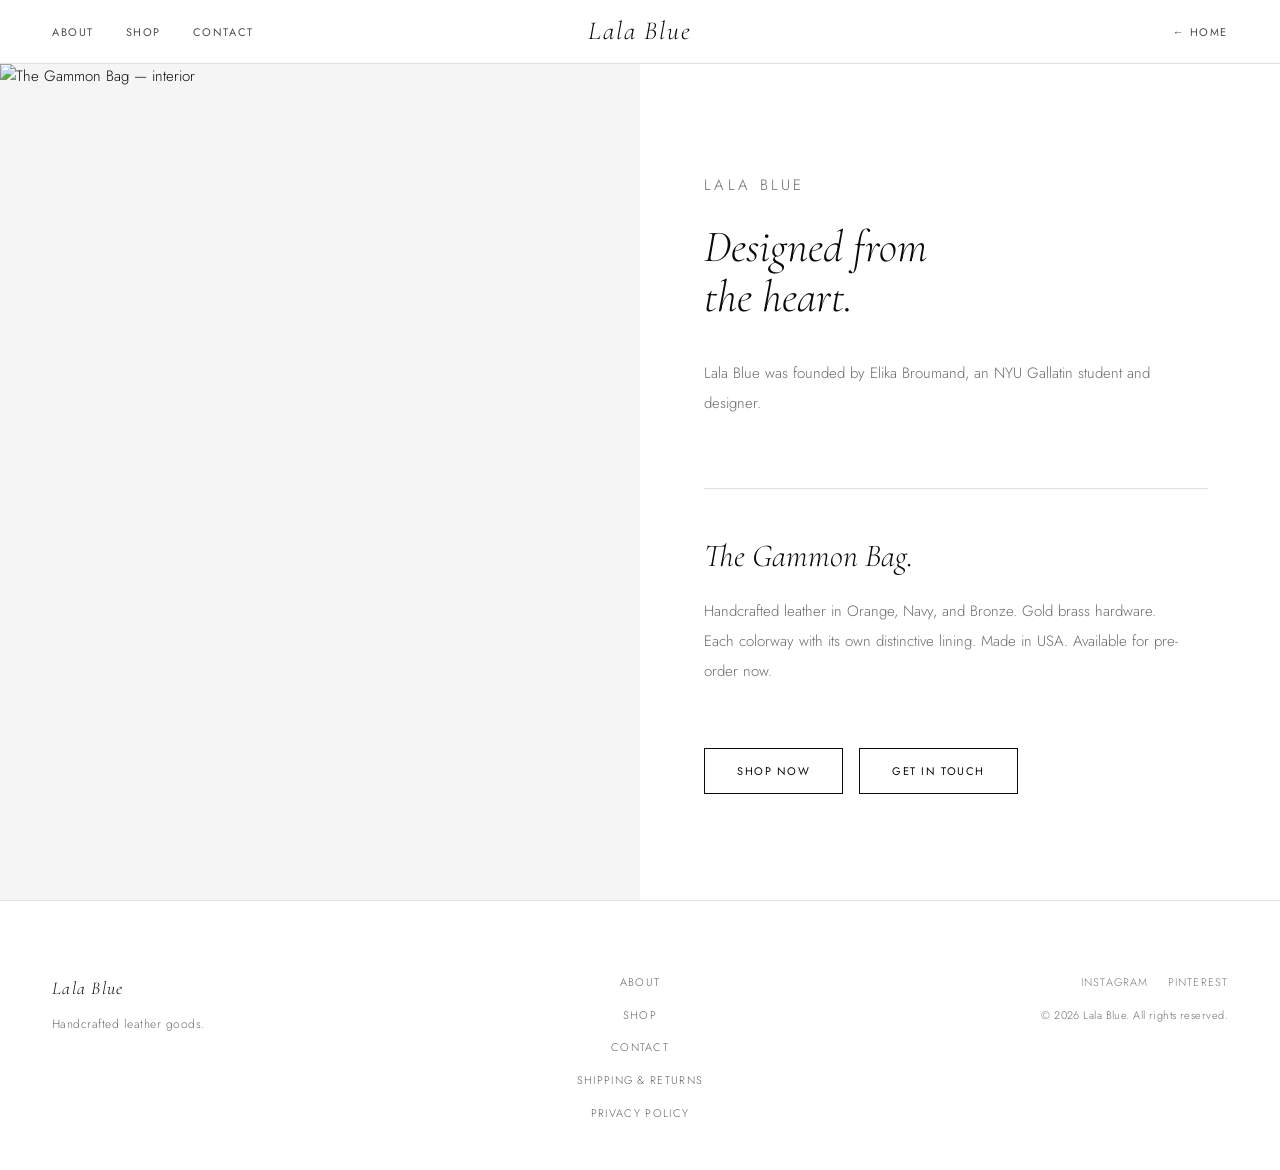
==== commit 1501df9a: "last set of changes before deployment." ====
--- a/about.html
+++ b/about.html
@@ -119,6 +119,10 @@
         html, body {
             overscroll-behavior: none;
         }
+
+        #privacy {
+            scroll-margin-top: calc(var(--header-h) + 24px);
+        }
     </style>
 </head>
 <body>
@@ -159,7 +163,6 @@
         <p class="about-eyebrow fade-up">Lala Blue</p>
         <h1 class="fade-up d1">Designed from<br>the heart.</h1>
         <p class="fade-up d2">Lala Blue was founded by Elika Broumand, an NYU Gallatin student and designer.</p>
-        <p class="fade-up d2">Each bag begins as a sketch and ends as something you reach for every day. Not because it announces itself, but because it simply works.</p>
         <hr class="about-divider fade-up d3">
         <h2 class="fade-up d3">The Gammon Bag.</h2>
         <p class="fade-up d3">Handcrafted leather in Orange, Navy, and Bronze. Gold brass hardware. Each colorway with its own distinctive lining. Made in USA. Available for pre-order now.</p>
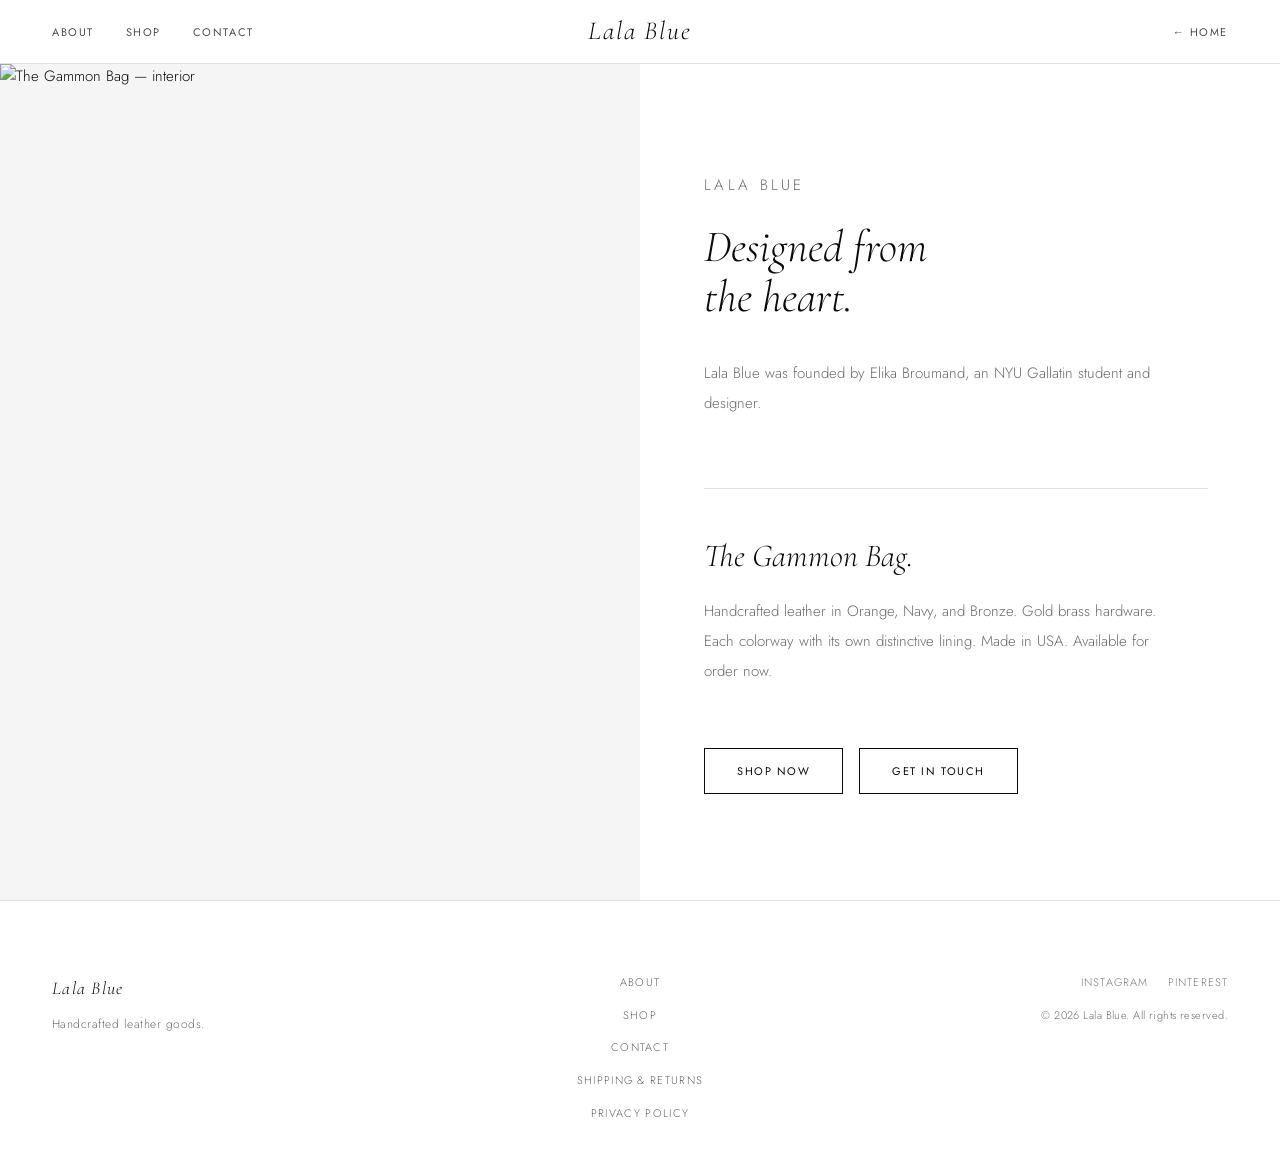
==== commit d8c0db13: "changed from pre-order to order" ====
--- a/about.html
+++ b/about.html
@@ -165,7 +165,7 @@
         <p class="fade-up d2">Lala Blue was founded by Elika Broumand, an NYU Gallatin student and designer.</p>
         <hr class="about-divider fade-up d3">
         <h2 class="fade-up d3">The Gammon Bag.</h2>
-        <p class="fade-up d3">Handcrafted leather in Orange, Navy, and Bronze. Gold brass hardware. Each colorway with its own distinctive lining. Made in USA. Available for pre-order now.</p>
+        <p class="fade-up d3">Handcrafted leather in Orange, Navy, and Bronze. Gold brass hardware. Each colorway with its own distinctive lining. Made in USA. Available for order now.</p>
         <div class="about-cta fade-up d4">
             <a href="shop.html" class="btn btn-dark">Shop Now</a>
             <a href="contact.html" class="btn btn-dark">Get in Touch</a>
